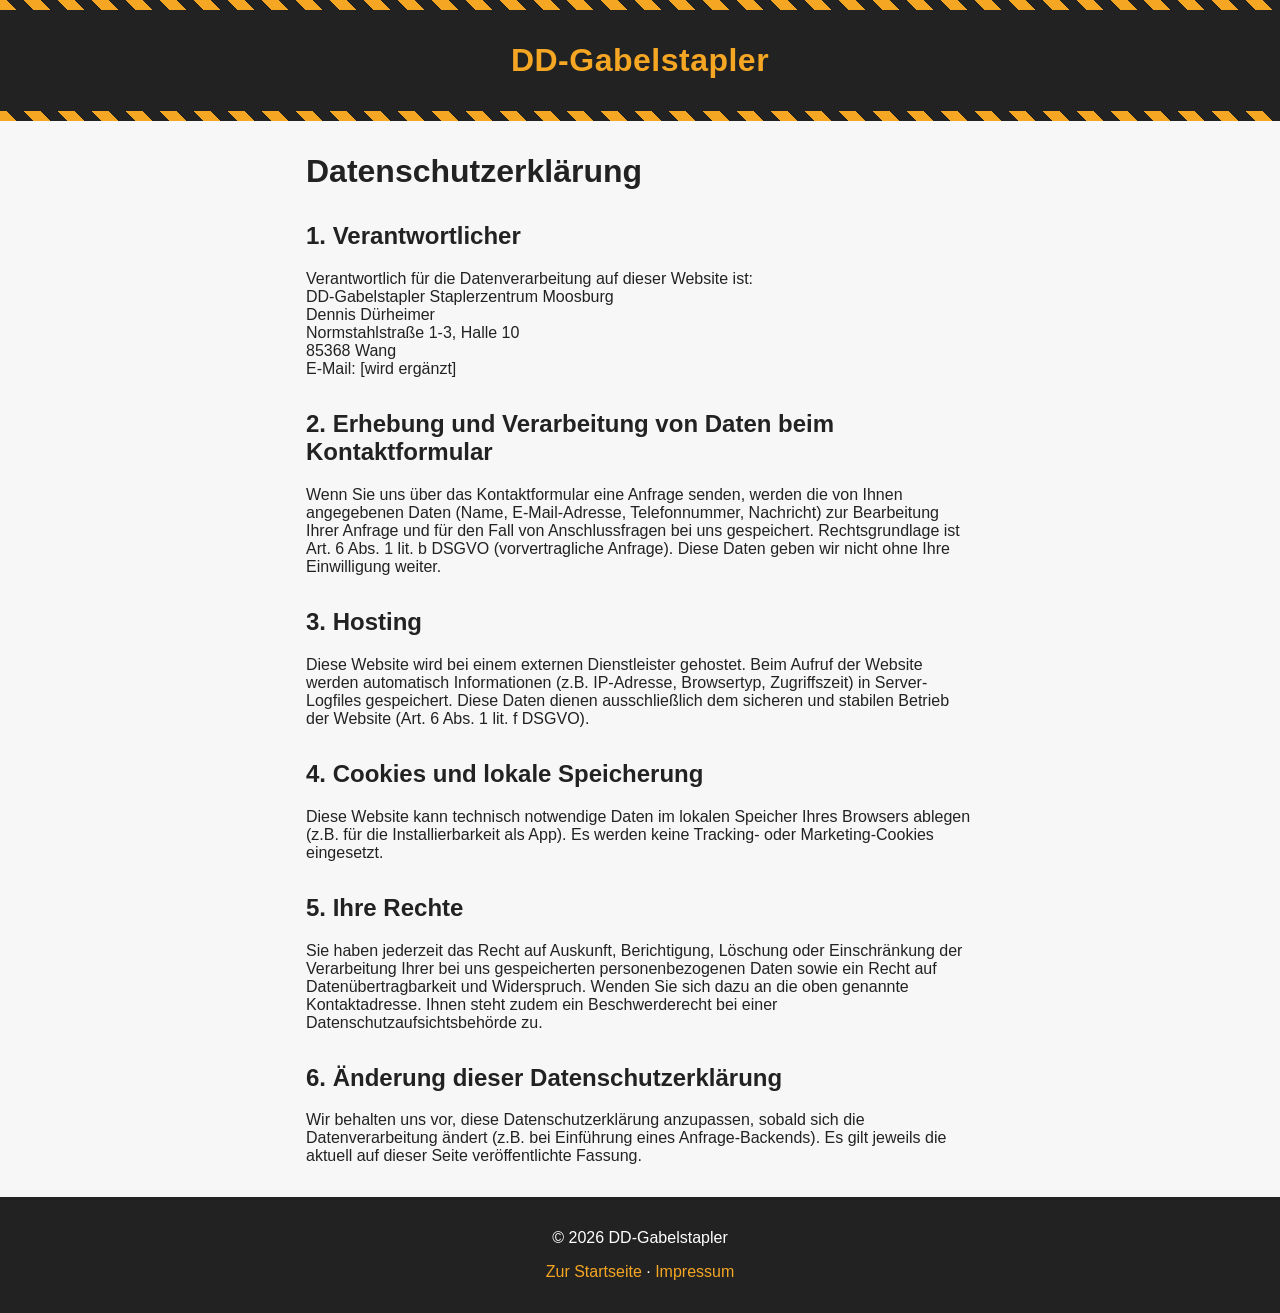
==== datenschutz.html @ 4e43593d "Add Impressum/Datenschutz pages and forklift-themed design Adds required legal pages for DSGVO/TMG c" ====
<!DOCTYPE html>
<html lang="de">
<head>
  <meta charset="UTF-8">
  <meta name="viewport" content="width=device-width, initial-scale=1.0">
  <title>Datenschutz – DD-Gabelstapler</title>
  <link rel="stylesheet" href="style.css">
</head>
<body class="legal-page">
  <header>
    <div class="hazard-stripe"></div>
    <div class="header-content">
      <h1><a href="index.html" style="color:inherit;text-decoration:none;">DD-Gabelstapler</a></h1>
    </div>
    <div class="hazard-stripe"></div>
  </header>

  <main>
    <h1>Datenschutzerklärung</h1>

    <h2>1. Verantwortlicher</h2>
    <p>
      Verantwortlich für die Datenverarbeitung auf dieser Website ist:<br>
      DD-Gabelstapler Staplerzentrum Moosburg<br>
      Dennis Dürheimer<br>
      Normstahlstraße 1-3, Halle 10<br>
      85368 Wang<br>
      E-Mail: [wird ergänzt]
    </p>

    <h2>2. Erhebung und Verarbeitung von Daten beim Kontaktformular</h2>
    <p>Wenn Sie uns über das Kontaktformular eine Anfrage senden, werden die von Ihnen angegebenen Daten (Name, E-Mail-Adresse, Telefonnummer, Nachricht) zur Bearbeitung Ihrer Anfrage und für den Fall von Anschlussfragen bei uns gespeichert. Rechtsgrundlage ist Art. 6 Abs. 1 lit. b DSGVO (vorvertragliche Anfrage). Diese Daten geben wir nicht ohne Ihre Einwilligung weiter.</p>

    <h2>3. Hosting</h2>
    <p>Diese Website wird bei einem externen Dienstleister gehostet. Beim Aufruf der Website werden automatisch Informationen (z.B. IP-Adresse, Browsertyp, Zugriffszeit) in Server-Logfiles gespeichert. Diese Daten dienen ausschließlich dem sicheren und stabilen Betrieb der Website (Art. 6 Abs. 1 lit. f DSGVO).</p>

    <h2>4. Cookies und lokale Speicherung</h2>
    <p>Diese Website kann technisch notwendige Daten im lokalen Speicher Ihres Browsers ablegen (z.B. für die Installierbarkeit als App). Es werden keine Tracking- oder Marketing-Cookies eingesetzt.</p>

    <h2>5. Ihre Rechte</h2>
    <p>Sie haben jederzeit das Recht auf Auskunft, Berichtigung, Löschung oder Einschränkung der Verarbeitung Ihrer bei uns gespeicherten personenbezogenen Daten sowie ein Recht auf Datenübertragbarkeit und Widerspruch. Wenden Sie sich dazu an die oben genannte Kontaktadresse. Ihnen steht zudem ein Beschwerderecht bei einer Datenschutzaufsichtsbehörde zu.</p>

    <h2>6. Änderung dieser Datenschutzerklärung</h2>
    <p>Wir behalten uns vor, diese Datenschutzerklärung anzupassen, sobald sich die Datenverarbeitung ändert (z.B. bei Einführung eines Anfrage-Backends). Es gilt jeweils die aktuell auf dieser Seite veröffentlichte Fassung.</p>
  </main>

  <footer>
    <p>&copy; 2026 DD-Gabelstapler</p>
    <p class="legal-links"><a href="index.html">Zur Startseite</a> · <a href="impressum.html">Impressum</a></p>
  </footer>
</body>
</html>
---- style.css ----
:root {
  --primary: #f5a623;
  --dark: #222;
  --light: #f7f7f7;
}

* {
  box-sizing: border-box;
}

body {
  margin: 0;
  font-family: Arial, Helvetica, sans-serif;
  color: var(--dark);
  background: var(--light);
}

header {
  background: var(--dark);
  color: white;
  text-align: center;
}

.hazard-stripe {
  height: 10px;
  background: repeating-linear-gradient(
    45deg,
    var(--primary),
    var(--primary) 12px,
    var(--dark) 12px,
    var(--dark) 24px
  );
}

.header-content {
  display: flex;
  align-items: center;
  justify-content: center;
  gap: 1.5rem;
  padding: 2rem 1rem;
  flex-wrap: wrap;
}

.forklift-icon {
  width: 110px;
  height: auto;
  flex-shrink: 0;
}

header h1 {
  margin: 0;
  color: var(--primary);
  letter-spacing: 0.5px;
}

#install-btn {
  margin-top: 1rem;
  padding: 0.5rem 1.25rem;
  background: var(--primary);
  color: var(--dark);
  border: none;
  border-radius: 4px;
  font-weight: bold;
  cursor: pointer;
}

nav {
  display: flex;
  justify-content: center;
  gap: 2rem;
  background: var(--primary);
  padding: 0.75rem;
}

nav a {
  color: var(--dark);
  text-decoration: none;
  font-weight: bold;
}

nav a:hover {
  text-decoration: underline;
}

main {
  max-width: 800px;
  margin: 2rem auto;
  padding: 0 1rem;
}

section {
  margin-bottom: 2.5rem;
}

section h2 {
  display: inline-block;
  border-bottom: 4px solid var(--primary);
  padding-bottom: 0.25rem;
}

.grid {
  display: grid;
  grid-template-columns: repeat(auto-fill, minmax(220px, 1fr));
  gap: 1rem;
  margin-top: 1rem;
}

.card {
  background: white;
  border-radius: 6px;
  padding: 1.25rem;
  box-shadow: 0 1px 3px rgba(0, 0, 0, 0.1);
}

.card.placeholder {
  text-align: center;
  color: #777;
  font-style: italic;
}

form {
  display: flex;
  flex-direction: column;
  max-width: 480px;
  margin-top: 1.5rem;
  gap: 0.35rem;
}

form label {
  font-weight: bold;
  margin-top: 0.5rem;
}

form input,
form textarea {
  padding: 0.5rem;
  border: 1px solid #ccc;
  border-radius: 4px;
  font: inherit;
}

form button {
  margin-top: 1rem;
  padding: 0.6rem 1.5rem;
  background: var(--primary);
  color: var(--dark);
  border: none;
  border-radius: 4px;
  font-weight: bold;
  cursor: pointer;
  align-self: flex-start;
}

#form-status {
  color: green;
  font-weight: bold;
}

.adresse {
  margin-top: 2rem;
}

footer {
  text-align: center;
  padding: 1rem;
  background: var(--dark);
  color: white;
}

.legal-links {
  margin-top: 0.5rem;
}

.legal-links a {
  color: var(--primary);
  text-decoration: none;
}

.legal-links a:hover {
  text-decoration: underline;
}

.legal-page main {
  max-width: 700px;
}

.legal-page h2 {
  margin-top: 2rem;
}
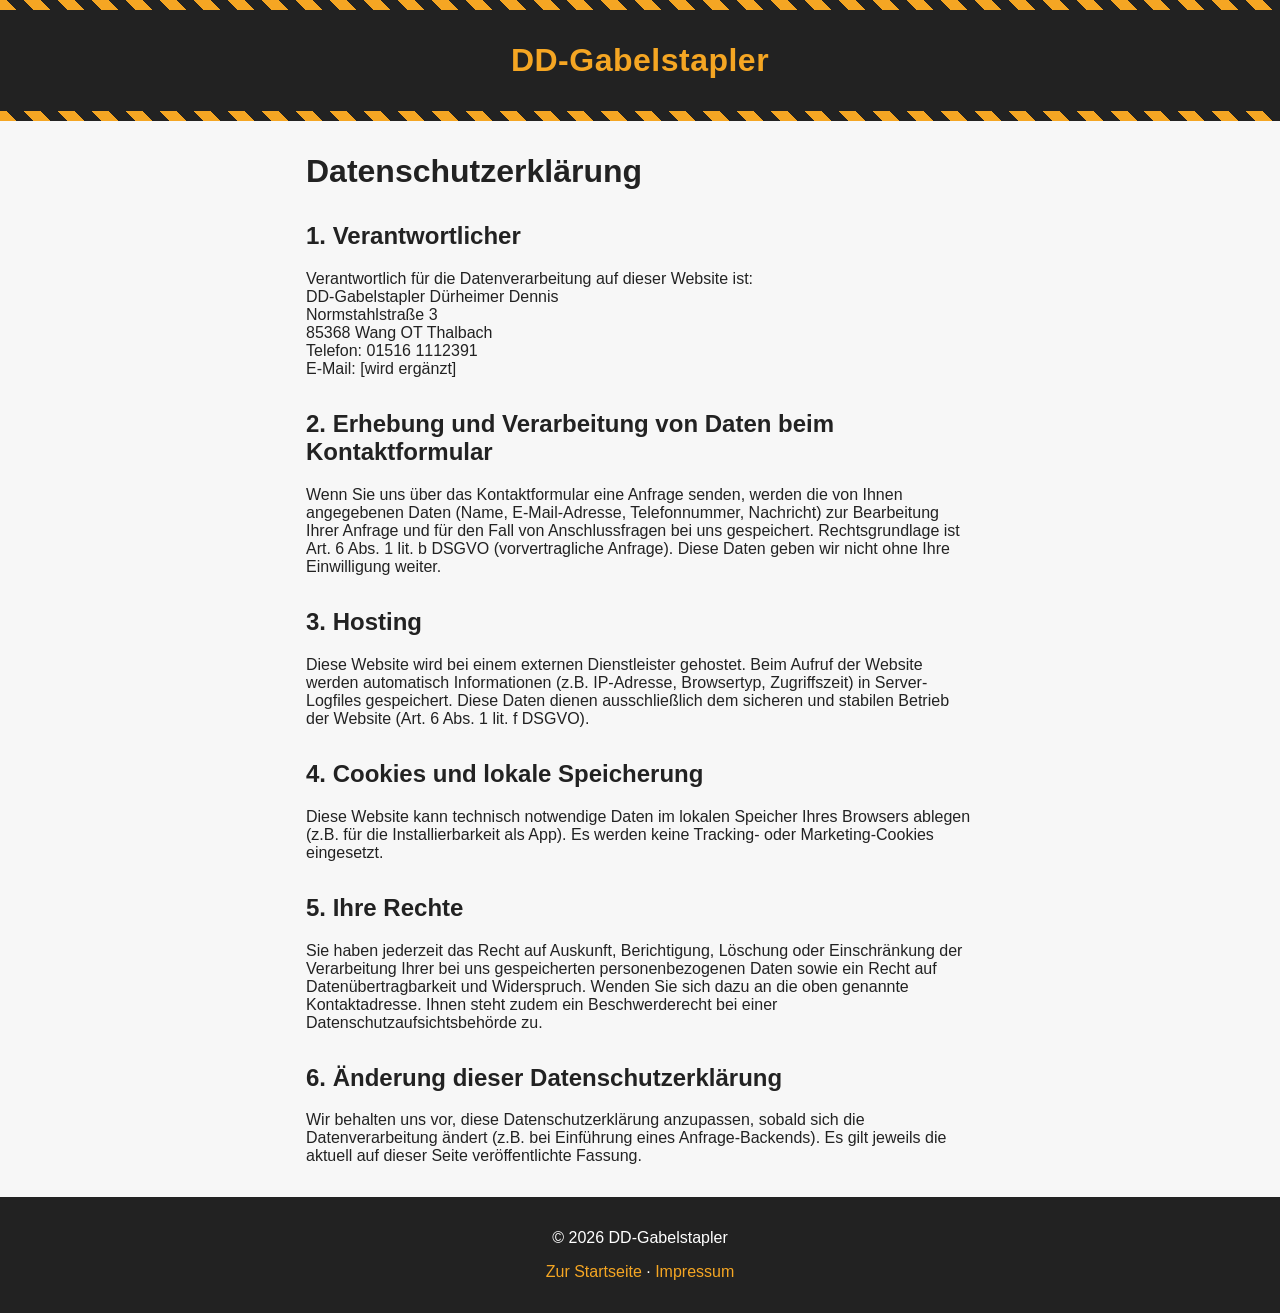
==== commit add5b747: "Update legal name, address and phone number Co-Authored-By: Claude Sonnet 5 <noreply@anthropic.com>" ====
--- a/datenschutz.html
+++ b/datenschutz.html
@@ -21,10 +21,10 @@
     <h2>1. Verantwortlicher</h2>
     <p>
       Verantwortlich für die Datenverarbeitung auf dieser Website ist:<br>
-      DD-Gabelstapler Staplerzentrum Moosburg<br>
-      Dennis Dürheimer<br>
-      Normstahlstraße 1-3, Halle 10<br>
-      85368 Wang<br>
+      DD-Gabelstapler Dürheimer Dennis<br>
+      Normstahlstraße 3<br>
+      85368 Wang OT Thalbach<br>
+      Telefon: 01516 1112391<br>
       E-Mail: [wird ergänzt]
     </p>
 
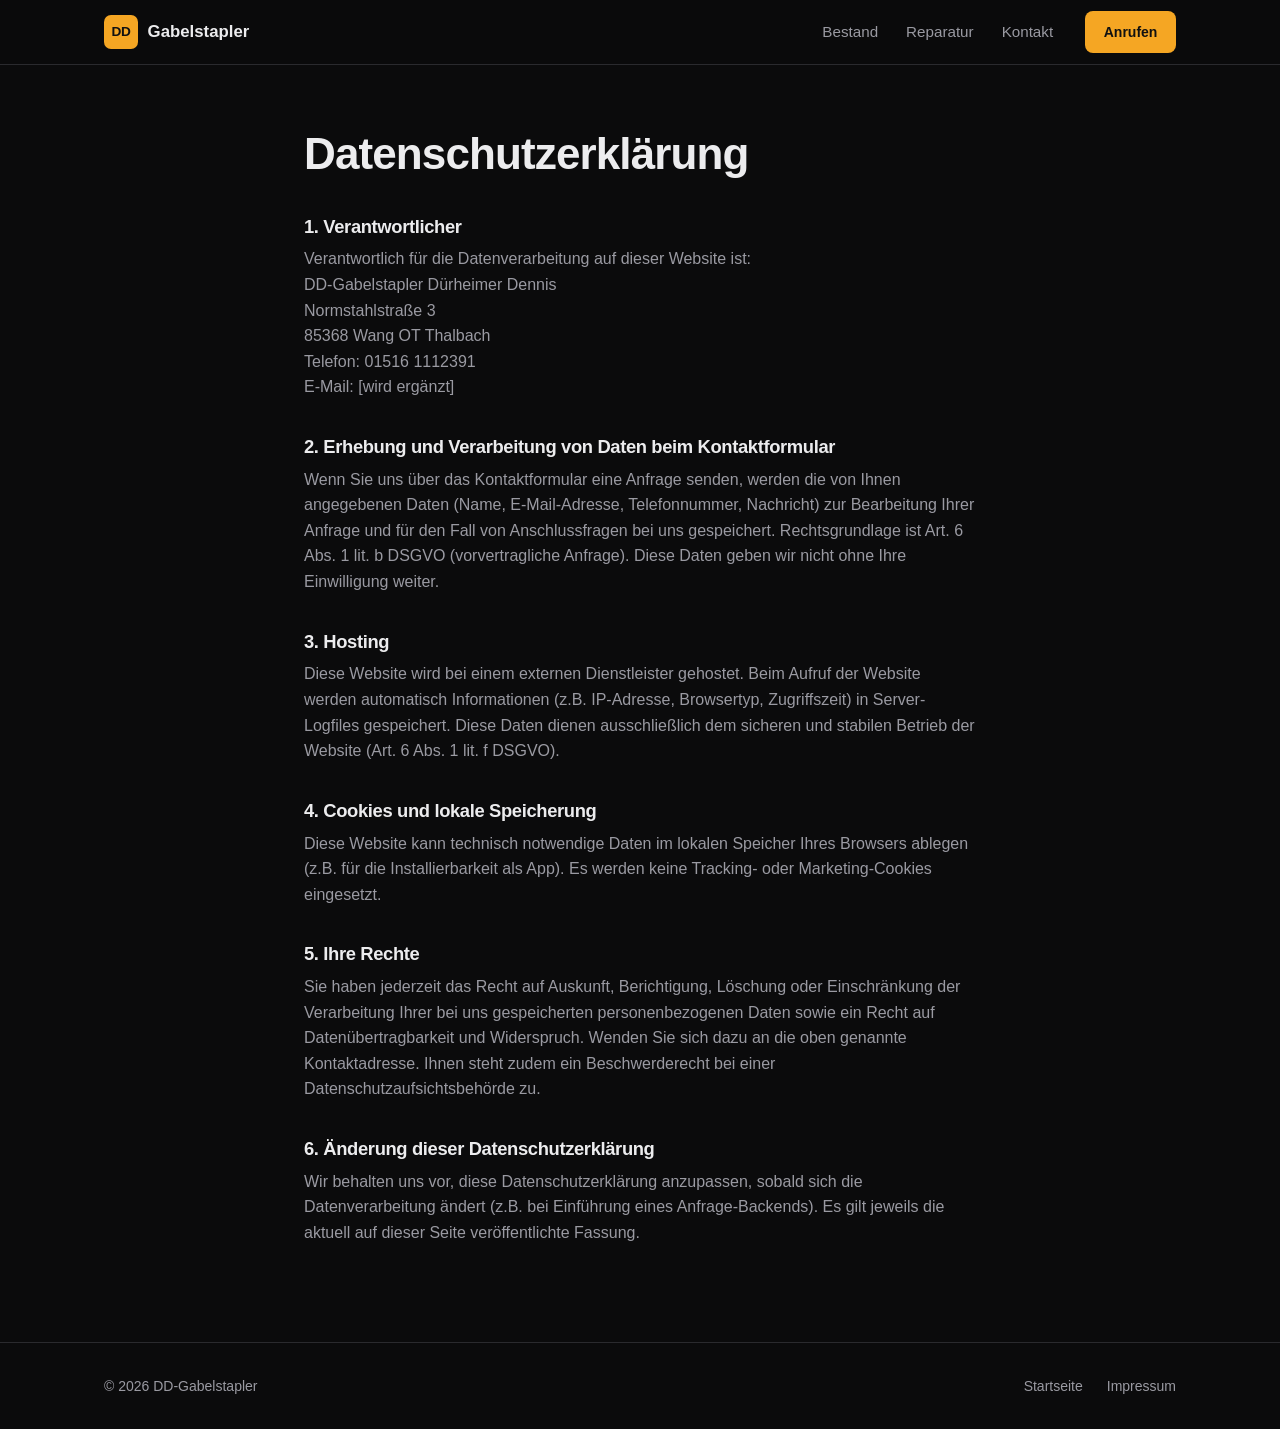
==== commit 0e1d3db0: "Redesign site in dark theme and add inventory with detail page - Dark, modern layout with sticky hea" ====
--- a/datenschutz.html
+++ b/datenschutz.html
@@ -4,18 +4,27 @@
   <meta charset="UTF-8">
   <meta name="viewport" content="width=device-width, initial-scale=1.0">
   <title>Datenschutz – DD-Gabelstapler</title>
+  <link rel="icon" href="icons/icon.svg" type="image/svg+xml">
+  <meta name="theme-color" content="#0b0b0c">
   <link rel="stylesheet" href="style.css">
 </head>
-<body class="legal-page">
-  <header>
-    <div class="hazard-stripe"></div>
-    <div class="header-content">
-      <h1><a href="index.html" style="color:inherit;text-decoration:none;">DD-Gabelstapler</a></h1>
+<body>
+  <header class="site-header">
+    <div class="container header-inner">
+      <a href="index.html" class="brand" aria-label="DD-Gabelstapler Startseite">
+        <span class="brand-mark">DD</span>
+        <span class="brand-name">Gabelstapler</span>
+      </a>
+      <nav class="main-nav" aria-label="Hauptnavigation">
+        <a href="index.html#bestand">Bestand</a>
+        <a href="index.html#service">Reparatur</a>
+        <a href="index.html#kontakt">Kontakt</a>
+      </nav>
+      <a href="tel:+4915161112391" class="btn btn-primary btn-sm header-cta">Anrufen</a>
     </div>
-    <div class="hazard-stripe"></div>
   </header>
 
-  <main>
+  <main class="container legal-content">
     <h1>Datenschutzerklärung</h1>
 
     <h2>1. Verantwortlicher</h2>
@@ -44,9 +53,11 @@
     <p>Wir behalten uns vor, diese Datenschutzerklärung anzupassen, sobald sich die Datenverarbeitung ändert (z.B. bei Einführung eines Anfrage-Backends). Es gilt jeweils die aktuell auf dieser Seite veröffentlichte Fassung.</p>
   </main>
 
-  <footer>
-    <p>&copy; 2026 DD-Gabelstapler</p>
-    <p class="legal-links"><a href="index.html">Zur Startseite</a> · <a href="impressum.html">Impressum</a></p>
+  <footer class="site-footer">
+    <div class="container footer-inner">
+      <p>&copy; 2026 DD-Gabelstapler</p>
+      <p class="legal-links"><a href="index.html">Startseite</a><a href="impressum.html">Impressum</a></p>
+    </div>
   </footer>
 </body>
 </html>
--- a/style.css
+++ b/style.css
@@ -1,189 +1,907 @@
 :root {
-  --primary: #f5a623;
-  --dark: #222;
-  --light: #f7f7f7;
+  --bg: #0b0b0c;
+  --surface: #141416;
+  --surface-2: #1b1b1e;
+  --border: #2a2a2e;
+  --text: #ececee;
+  --muted: #9a9aa2;
+  --accent: #f5a623;
+  --accent-hover: #ffb84a;
+  --radius: 10px;
+  --font: -apple-system, BlinkMacSystemFont, "Segoe UI", Roboto, "Helvetica Neue", Arial, sans-serif;
 }
 
 * {
   box-sizing: border-box;
 }
 
+html {
+  scroll-behavior: smooth;
+  scroll-padding-top: 72px;
+}
+
 body {
   margin: 0;
-  font-family: Arial, Helvetica, sans-serif;
-  color: var(--dark);
-  background: var(--light);
-}
-
-header {
-  background: var(--dark);
-  color: white;
-  text-align: center;
-}
-
-.hazard-stripe {
-  height: 10px;
-  background: repeating-linear-gradient(
-    45deg,
-    var(--primary),
-    var(--primary) 12px,
-    var(--dark) 12px,
-    var(--dark) 24px
-  );
-}
-
-.header-content {
-  display: flex;
+  font-family: var(--font);
+  font-size: 16px;
+  line-height: 1.6;
+  color: var(--text);
+  background: var(--bg);
+  -webkit-font-smoothing: antialiased;
+}
+
+a {
+  color: var(--accent);
+}
+
+h1, h2, h3 {
+  line-height: 1.15;
+  letter-spacing: -0.02em;
+  margin: 0;
+}
+
+.container {
+  max-width: 1120px;
+  margin: 0 auto;
+  padding: 0 24px;
+}
+
+.accent {
+  color: var(--accent);
+}
+
+.muted {
+  color: var(--muted);
+}
+
+.eyebrow {
+  margin: 0 0 0.75rem;
+  font-size: 0.8rem;
+  font-weight: 600;
+  letter-spacing: 0.14em;
+  text-transform: uppercase;
+  color: var(--accent);
+}
+
+/* Buttons */
+.btn {
+  display: inline-flex;
   align-items: center;
   justify-content: center;
+  padding: 0.85rem 1.5rem;
+  border-radius: 8px;
+  border: 1px solid transparent;
+  font: inherit;
+  font-weight: 600;
+  font-size: 0.95rem;
+  text-decoration: none;
+  cursor: pointer;
+  transition: background 0.2s, border-color 0.2s, color 0.2s;
+}
+
+.btn-sm {
+  padding: 0.55rem 1.1rem;
+  font-size: 0.875rem;
+}
+
+.btn-primary {
+  background: var(--accent);
+  color: #111;
+}
+
+.btn-primary:hover {
+  background: var(--accent-hover);
+}
+
+.btn-ghost {
+  background: transparent;
+  color: var(--text);
+  border-color: var(--border);
+}
+
+.btn-ghost:hover {
+  border-color: var(--muted);
+}
+
+.btn-link {
+  background: none;
+  border: none;
+  padding: 0;
+  font: inherit;
+  font-weight: 600;
+  color: var(--accent);
+  text-decoration: none;
+  cursor: pointer;
+}
+
+.btn-link:hover {
+  text-decoration: underline;
+}
+
+/* Header */
+.site-header {
+  position: sticky;
+  top: 0;
+  z-index: 10;
+  background: rgba(11, 11, 12, 0.85);
+  backdrop-filter: blur(12px);
+  -webkit-backdrop-filter: blur(12px);
+  border-bottom: 1px solid var(--border);
+}
+
+.header-inner {
+  display: flex;
+  align-items: center;
+  gap: 2rem;
+  height: 64px;
+}
+
+.brand {
+  display: flex;
+  align-items: center;
+  gap: 0.6rem;
+  color: var(--text);
+  text-decoration: none;
+  font-weight: 700;
+  font-size: 1.05rem;
+}
+
+.brand-mark {
+  display: grid;
+  place-items: center;
+  width: 34px;
+  height: 34px;
+  border-radius: 7px;
+  background: var(--accent);
+  color: #111;
+  font-size: 0.85rem;
+  font-weight: 800;
+  letter-spacing: -0.02em;
+}
+
+.main-nav {
+  display: flex;
+  gap: 1.75rem;
+  margin-left: auto;
+}
+
+.main-nav a {
+  color: var(--muted);
+  text-decoration: none;
+  font-size: 0.95rem;
+  font-weight: 500;
+  transition: color 0.2s;
+}
+
+.main-nav a:hover {
+  color: var(--text);
+}
+
+/* Hero */
+.hero {
+  position: relative;
+  overflow: hidden;
+  padding: 96px 0 88px;
+  background:
+    radial-gradient(ellipse 60% 70% at 85% 30%, rgba(245, 166, 35, 0.12), transparent 70%),
+    var(--bg);
+  border-bottom: 1px solid var(--border);
+}
+
+.hero-inner {
+  display: grid;
+  grid-template-columns: 1.3fr 1fr;
+  align-items: center;
+  gap: 3rem;
+}
+
+.hero h1 {
+  font-size: clamp(2.1rem, 5vw, 3.5rem);
+  font-weight: 800;
+}
+
+.lead {
+  margin: 1.5rem 0 2rem;
+  max-width: 34rem;
+  font-size: 1.125rem;
+  color: var(--muted);
+}
+
+.hero-actions {
+  display: flex;
+  flex-wrap: wrap;
+  gap: 0.75rem;
+}
+
+#install-btn {
+  margin-top: 1.5rem;
+  font-size: 0.9rem;
+}
+
+.hero-visual {
+  display: flex;
+  justify-content: center;
+}
+
+.forklift {
+  width: 100%;
+  max-width: 380px;
+  color: #3a3a40;
+}
+
+.forklift .hub {
+  fill: var(--accent);
+}
+
+/* Features */
+.features {
+  background: var(--surface);
+  border-bottom: 1px solid var(--border);
+}
+
+.feature-grid {
+  display: grid;
+  grid-template-columns: repeat(3, 1fr);
+}
+
+.feature {
+  padding: 2.5rem 2rem;
+  border-left: 1px solid var(--border);
+}
+
+.feature:first-child {
+  border-left: none;
+  padding-left: 0;
+}
+
+.feature-num {
+  display: block;
+  margin-bottom: 0.75rem;
+  font-size: 0.8rem;
+  font-weight: 700;
+  color: var(--accent);
+  letter-spacing: 0.1em;
+}
+
+.feature h3 {
+  font-size: 1.1rem;
+  margin-bottom: 0.4rem;
+}
+
+.feature p {
+  margin: 0;
+  color: var(--muted);
+  font-size: 0.95rem;
+}
+
+/* Sections */
+.section {
+  padding: 96px 0;
+}
+
+.section-alt {
+  background: var(--surface);
+  border-top: 1px solid var(--border);
+  border-bottom: 1px solid var(--border);
+}
+
+.section-head {
+  max-width: 40rem;
+  margin-bottom: 2.5rem;
+}
+
+.section-head h2 {
+  font-size: clamp(1.75rem, 3.5vw, 2.5rem);
+  font-weight: 800;
+}
+
+.section-lead {
+  margin: 1rem 0 0;
+  color: var(--muted);
+  font-size: 1.05rem;
+}
+
+/* Inventory */
+.grid {
+  display: grid;
+  grid-template-columns: repeat(auto-fill, minmax(260px, 1fr));
+  gap: 1.25rem;
+}
+
+.card {
+  background: var(--surface);
+  border: 1px solid var(--border);
+  border-radius: var(--radius);
+  padding: 1.75rem;
+}
+
+.card.placeholder {
+  grid-column: 1 / -1;
+  display: flex;
+  flex-wrap: wrap;
+  align-items: center;
+  justify-content: space-between;
+  gap: 1rem;
+  border-style: dashed;
+  color: var(--muted);
+}
+
+.card.placeholder p {
+  margin: 0;
+}
+
+.search-cta {
+  margin-top: 1.25rem;
+}
+
+.stapler-card {
+  display: flex;
+  flex-direction: column;
+  padding: 0;
+  overflow: hidden;
+  color: var(--text);
+  text-decoration: none;
+  transition: border-color 0.2s, transform 0.2s;
+}
+
+.stapler-card:hover {
+  border-color: #3d3d44;
+  transform: translateY(-2px);
+}
+
+.stapler-card-image {
+  position: relative;
+  aspect-ratio: 4 / 3;
+  background: var(--surface-2);
+}
+
+.stapler-card-image img {
+  width: 100%;
+  height: 100%;
+  object-fit: cover;
+  display: block;
+}
+
+.badge {
+  position: absolute;
+  right: 0.75rem;
+  bottom: 0.75rem;
+  padding: 0.25rem 0.6rem;
+  border-radius: 6px;
+  background: rgba(0, 0, 0, 0.7);
+  font-size: 0.75rem;
+  font-weight: 600;
+}
+
+.stapler-card-body {
+  display: flex;
+  flex-direction: column;
+  flex: 1;
+  padding: 1.5rem;
+}
+
+.stapler-card-body h3 {
+  font-size: 1.2rem;
+}
+
+.stapler-card-body .muted {
+  margin: 0.35rem 0 1rem;
+  font-size: 0.925rem;
+}
+
+.tags {
+  display: flex;
+  flex-wrap: wrap;
+  gap: 0.4rem;
+  list-style: none;
+  margin: 0 0 1.25rem;
+  padding: 0;
+}
+
+.tags li {
+  padding: 0.2rem 0.6rem;
+  border: 1px solid var(--border);
+  border-radius: 999px;
+  font-size: 0.8rem;
+  color: var(--muted);
+}
+
+.stapler-card-footer {
+  display: flex;
+  align-items: center;
+  justify-content: space-between;
+  margin-top: auto;
+  padding-top: 1rem;
+  border-top: 1px solid var(--border);
+}
+
+.price {
+  font-size: 1.35rem;
+  font-weight: 800;
+  color: var(--accent);
+}
+
+.price small {
+  font-size: 0.8rem;
+  font-weight: 600;
+  color: var(--muted);
+}
+
+/* Detail page */
+.detail {
+  padding-top: 2rem;
+  padding-bottom: 96px;
+}
+
+.back-link {
+  display: inline-block;
+  margin-bottom: 1.5rem;
+  color: var(--muted);
+  text-decoration: none;
+  font-size: 0.925rem;
+}
+
+.back-link:hover {
+  color: var(--text);
+}
+
+.detail-grid {
+  display: grid;
+  grid-template-columns: minmax(0, 1.6fr) minmax(0, 1fr);
+  gap: 2.5rem;
+  align-items: start;
+}
+
+.gallery-main {
+  position: relative;
+  aspect-ratio: 4 / 3;
+  background: #000;
+  border: 1px solid var(--border);
+  border-radius: var(--radius);
+  overflow: hidden;
+}
+
+.gallery-main img {
+  width: 100%;
+  height: 100%;
+  object-fit: contain;
+  display: block;
+}
+
+.gallery-nav {
+  position: absolute;
+  top: 50%;
+  transform: translateY(-50%);
+  width: 44px;
+  height: 44px;
+  border: none;
+  border-radius: 50%;
+  background: rgba(0, 0, 0, 0.6);
+  color: #fff;
+  font-size: 1.75rem;
+  line-height: 1;
+  cursor: pointer;
+  transition: background 0.2s;
+}
+
+.gallery-nav:hover {
+  background: rgba(0, 0, 0, 0.85);
+}
+
+.gallery-nav.prev {
+  left: 0.75rem;
+}
+
+.gallery-nav.next {
+  right: 0.75rem;
+}
+
+.gallery-count {
+  position: absolute;
+  right: 0.75rem;
+  bottom: 0.75rem;
+  padding: 0.25rem 0.6rem;
+  border-radius: 6px;
+  background: rgba(0, 0, 0, 0.7);
+  font-size: 0.8rem;
+  font-weight: 600;
+}
+
+.gallery-thumbs {
+  display: flex;
+  gap: 0.5rem;
+  margin-top: 0.75rem;
+  overflow-x: auto;
+  padding-bottom: 0.25rem;
+}
+
+.thumb {
+  flex: 0 0 84px;
+  height: 63px;
+  padding: 0;
+  border: 2px solid transparent;
+  border-radius: 6px;
+  overflow: hidden;
+  background: var(--surface);
+  cursor: pointer;
+  opacity: 0.55;
+  transition: opacity 0.2s, border-color 0.2s;
+}
+
+.thumb:hover {
+  opacity: 0.85;
+}
+
+.thumb.active {
+  border-color: var(--accent);
+  opacity: 1;
+}
+
+.thumb img {
+  width: 100%;
+  height: 100%;
+  object-fit: cover;
+  display: block;
+}
+
+.detail-sidebar {
+  position: sticky;
+  top: 88px;
+  padding: 2rem;
+  background: var(--surface);
+  border: 1px solid var(--border);
+  border-radius: var(--radius);
+}
+
+.detail-sidebar h1 {
+  font-size: clamp(1.6rem, 3vw, 2rem);
+  font-weight: 800;
+}
+
+.detail-sidebar > .muted {
+  margin: 0.5rem 0 0;
+}
+
+.price-box {
+  display: grid;
+  gap: 0.2rem;
+  margin: 1.5rem 0;
+  padding: 1.25rem 0;
+  border-top: 1px solid var(--border);
+  border-bottom: 1px solid var(--border);
+}
+
+.price-box .price {
+  font-size: 2rem;
+}
+
+.price-note {
+  font-size: 0.85rem;
+  color: var(--muted);
+}
+
+.specs {
+  display: grid;
+  gap: 0.6rem;
+  margin: 0 0 1.75rem;
+}
+
+.specs div {
+  display: flex;
+  justify-content: space-between;
+  gap: 1rem;
+  font-size: 0.925rem;
+}
+
+.specs dt {
+  color: var(--muted);
+}
+
+.specs dd {
+  margin: 0;
+  font-weight: 600;
+  text-align: right;
+}
+
+.detail-actions {
+  display: grid;
+  gap: 0.6rem;
+}
+
+.external-link {
+  display: inline-block;
+  margin-top: 1.25rem;
+  font-size: 0.875rem;
+}
+
+.detail-section {
+  margin-top: 4rem;
+  max-width: 820px;
+}
+
+.detail-section h2 {
+  font-size: 1.5rem;
+  font-weight: 800;
+  margin-bottom: 1.25rem;
+}
+
+.detail-section p {
+  margin: 0 0 0.75rem;
+}
+
+.checklist-2col {
+  grid-template-columns: 1fr 1fr;
+}
+
+.detail-missing {
+  margin-top: 1rem;
+}
+
+/* Service */
+.service-inner {
+  display: grid;
+  grid-template-columns: 1.2fr 1fr;
+  gap: 3rem;
+  align-items: center;
+}
+
+.service-inner .section-head {
+  margin-bottom: 0;
+}
+
+.checklist {
+  list-style: none;
+  margin: 0;
+  padding: 0;
+  display: grid;
+  gap: 0.75rem;
+}
+
+.checklist li {
+  position: relative;
+  padding: 1rem 1.25rem 1rem 3rem;
+  background: var(--bg);
+  border: 1px solid var(--border);
+  border-radius: var(--radius);
+  font-weight: 500;
+}
+
+.checklist li::before {
+  content: "";
+  position: absolute;
+  left: 1.25rem;
+  top: 50%;
+  width: 10px;
+  height: 6px;
+  border-left: 2px solid var(--accent);
+  border-bottom: 2px solid var(--accent);
+  transform: translateY(-70%) rotate(-45deg);
+}
+
+/* Contact */
+.contact-inner {
+  display: grid;
+  grid-template-columns: 1.5fr 1fr;
+  gap: 3rem;
+  align-items: start;
+}
+
+form {
+  display: grid;
+  gap: 1.1rem;
+}
+
+.field-row {
+  display: grid;
+  grid-template-columns: 1fr 1fr;
+  gap: 1.1rem;
+}
+
+.field {
+  display: grid;
+  gap: 0.4rem;
+}
+
+label {
+  font-size: 0.875rem;
+  font-weight: 600;
+}
+
+.optional {
+  font-weight: 400;
+  color: var(--muted);
+}
+
+input,
+textarea {
+  width: 100%;
+  padding: 0.8rem 0.9rem;
+  background: var(--surface);
+  border: 1px solid var(--border);
+  border-radius: 8px;
+  color: var(--text);
+  font: inherit;
+  transition: border-color 0.2s, box-shadow 0.2s;
+}
+
+input:focus,
+textarea:focus {
+  outline: none;
+  border-color: var(--accent);
+  box-shadow: 0 0 0 3px rgba(245, 166, 35, 0.2);
+}
+
+form .btn {
+  justify-self: start;
+}
+
+#form-status {
+  margin: 0;
+  color: #5fd38d;
+  font-weight: 600;
+}
+
+#form-status:empty {
+  display: none;
+}
+
+.contact-card {
+  position: sticky;
+  top: 96px;
+  padding: 2rem;
+  background: var(--surface);
+  border: 1px solid var(--border);
+  border-radius: var(--radius);
+}
+
+.contact-card h3 {
+  font-size: 1.2rem;
+}
+
+.contact-card .muted {
+  margin: 0.25rem 0 1.25rem;
+}
+
+.contact-card address {
+  font-style: normal;
+  color: var(--muted);
+  margin-bottom: 1.5rem;
+}
+
+.contact-phone {
+  display: block;
+  margin-bottom: 1.5rem;
+  font-size: 1.4rem;
+  font-weight: 700;
+  color: var(--text);
+  text-decoration: none;
+}
+
+.contact-phone:hover {
+  color: var(--accent);
+}
+
+/* Footer */
+.site-footer {
+  border-top: 1px solid var(--border);
+  padding: 2rem 0;
+  font-size: 0.875rem;
+  color: var(--muted);
+}
+
+.footer-inner {
+  display: flex;
+  flex-wrap: wrap;
+  justify-content: space-between;
+  gap: 1rem;
+}
+
+.site-footer p {
+  margin: 0;
+}
+
+.legal-links {
+  display: flex;
   gap: 1.5rem;
-  padding: 2rem 1rem;
+}
+
+.legal-links a {
+  color: var(--muted);
+  text-decoration: none;
+}
+
+.legal-links a:hover {
+  color: var(--text);
+}
+
+/* Legal pages */
+.legal-content {
+  max-width: 720px;
+  padding: 64px 24px 96px;
+}
+
+.legal-content h1 {
+  font-size: clamp(2rem, 4vw, 2.75rem);
+  font-weight: 800;
+  margin-bottom: 2rem;
+}
+
+.legal-content h2 {
+  font-size: 1.15rem;
+  margin: 2.25rem 0 0.6rem;
+}
+
+.legal-content p {
+  color: var(--muted);
+  margin: 0;
+}
+
+/* Responsive */
+@media (max-width: 860px) {
+  .hero {
+    padding: 64px 0;
+  }
+
+  .hero-inner,
+  .service-inner,
+  .contact-inner {
+    grid-template-columns: 1fr;
+  }
+
+  .hero-visual {
+    display: none;
+  }
+
+  .feature-grid {
+    grid-template-columns: 1fr;
+  }
+
+  .feature,
+  .feature:first-child {
+    padding: 1.75rem 0;
+    border-left: none;
+    border-top: 1px solid var(--border);
+  }
+
+  .feature:first-child {
+    border-top: none;
+  }
+
+  .section {
+    padding: 64px 0;
+  }
+
+  .contact-card,
+  .detail-sidebar {
+    position: static;
+  }
+
+  .detail-grid,
+  .checklist-2col {
+    grid-template-columns: minmax(0, 1fr);
+  }
+}
+
+@media (max-width: 600px) {
+  .container {
+    padding: 0 16px;
+  }
+
+  .main-nav {
+    display: none;
+  }
+
+  .header-cta {
+    margin-left: auto;
+  }
+
+  .field-row {
+    grid-template-columns: 1fr;
+  }
+}
+
+.contact-links {
+  display: flex;
   flex-wrap: wrap;
-}
-
-.forklift-icon {
-  width: 110px;
-  height: auto;
-  flex-shrink: 0;
-}
-
-header h1 {
-  margin: 0;
-  color: var(--primary);
-  letter-spacing: 0.5px;
-}
-
-#install-btn {
-  margin-top: 1rem;
-  padding: 0.5rem 1.25rem;
-  background: var(--primary);
-  color: var(--dark);
-  border: none;
-  border-radius: 4px;
-  font-weight: bold;
-  cursor: pointer;
-}
-
-nav {
-  display: flex;
-  justify-content: center;
-  gap: 2rem;
-  background: var(--primary);
-  padding: 0.75rem;
-}
-
-nav a {
-  color: var(--dark);
-  text-decoration: none;
-  font-weight: bold;
-}
-
-nav a:hover {
-  text-decoration: underline;
-}
-
-main {
-  max-width: 800px;
-  margin: 2rem auto;
-  padding: 0 1rem;
-}
-
-section {
-  margin-bottom: 2.5rem;
-}
-
-section h2 {
-  display: inline-block;
-  border-bottom: 4px solid var(--primary);
-  padding-bottom: 0.25rem;
-}
-
-.grid {
-  display: grid;
-  grid-template-columns: repeat(auto-fill, minmax(220px, 1fr));
-  gap: 1rem;
-  margin-top: 1rem;
-}
-
-.card {
-  background: white;
-  border-radius: 6px;
-  padding: 1.25rem;
-  box-shadow: 0 1px 3px rgba(0, 0, 0, 0.1);
-}
-
-.card.placeholder {
-  text-align: center;
-  color: #777;
-  font-style: italic;
-}
-
-form {
-  display: flex;
-  flex-direction: column;
-  max-width: 480px;
-  margin-top: 1.5rem;
-  gap: 0.35rem;
-}
-
-form label {
-  font-weight: bold;
-  margin-top: 0.5rem;
-}
-
-form input,
-form textarea {
-  padding: 0.5rem;
-  border: 1px solid #ccc;
-  border-radius: 4px;
-  font: inherit;
-}
-
-form button {
-  margin-top: 1rem;
-  padding: 0.6rem 1.5rem;
-  background: var(--primary);
-  color: var(--dark);
-  border: none;
-  border-radius: 4px;
-  font-weight: bold;
-  cursor: pointer;
-  align-self: flex-start;
-}
-
-#form-status {
-  color: green;
-  font-weight: bold;
-}
-
-.adresse {
-  margin-top: 2rem;
-}
-
-footer {
-  text-align: center;
-  padding: 1rem;
-  background: var(--dark);
-  color: white;
-}
-
-.legal-links {
-  margin-top: 0.5rem;
-}
-
-.legal-links a {
-  color: var(--primary);
-  text-decoration: none;
-}
-
-.legal-links a:hover {
-  text-decoration: underline;
-}
-
-.legal-page main {
-  max-width: 700px;
-}
-
-.legal-page h2 {
-  margin-top: 2rem;
-}
+  gap: 0.5rem;
+}
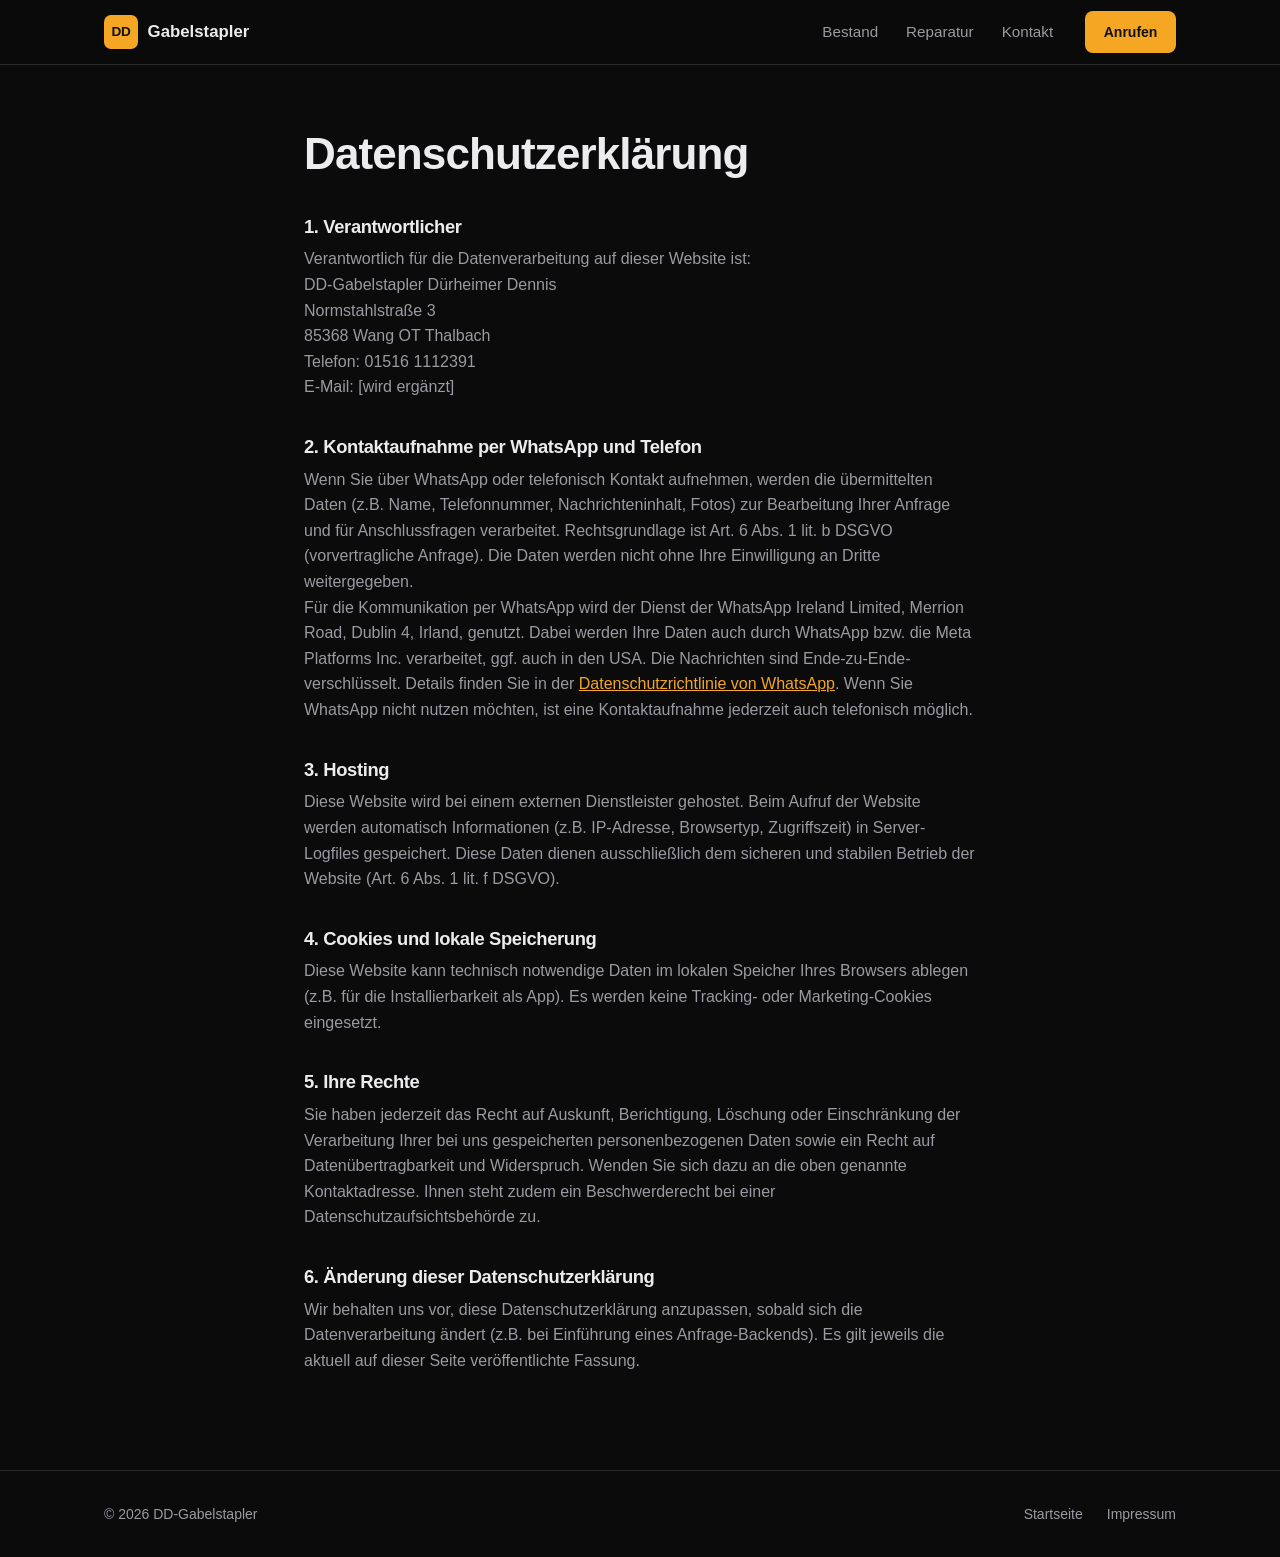
==== commit c8897822: "Switch inquiries to WhatsApp, use real photo in hero, neutral copy - Replace forklift illustration w" ====
--- a/datenschutz.html
+++ b/datenschutz.html
@@ -6,7 +6,7 @@
   <title>Datenschutz – DD-Gabelstapler</title>
   <link rel="icon" href="icons/icon.svg" type="image/svg+xml">
   <meta name="theme-color" content="#0b0b0c">
-  <link rel="stylesheet" href="style.css">
+  <link rel="stylesheet" href="style.css?v=4">
 </head>
 <body>
   <header class="site-header">
@@ -37,8 +37,9 @@
       E-Mail: [wird ergänzt]
     </p>
 
-    <h2>2. Erhebung und Verarbeitung von Daten beim Kontaktformular</h2>
-    <p>Wenn Sie uns über das Kontaktformular eine Anfrage senden, werden die von Ihnen angegebenen Daten (Name, E-Mail-Adresse, Telefonnummer, Nachricht) zur Bearbeitung Ihrer Anfrage und für den Fall von Anschlussfragen bei uns gespeichert. Rechtsgrundlage ist Art. 6 Abs. 1 lit. b DSGVO (vorvertragliche Anfrage). Diese Daten geben wir nicht ohne Ihre Einwilligung weiter.</p>
+    <h2>2. Kontaktaufnahme per WhatsApp und Telefon</h2>
+    <p>Wenn Sie über WhatsApp oder telefonisch Kontakt aufnehmen, werden die übermittelten Daten (z.B. Name, Telefonnummer, Nachrichteninhalt, Fotos) zur Bearbeitung Ihrer Anfrage und für Anschlussfragen verarbeitet. Rechtsgrundlage ist Art. 6 Abs. 1 lit. b DSGVO (vorvertragliche Anfrage). Die Daten werden nicht ohne Ihre Einwilligung an Dritte weitergegeben.</p>
+    <p>Für die Kommunikation per WhatsApp wird der Dienst der WhatsApp Ireland Limited, Merrion Road, Dublin 4, Irland, genutzt. Dabei werden Ihre Daten auch durch WhatsApp bzw. die Meta Platforms Inc. verarbeitet, ggf. auch in den USA. Die Nachrichten sind Ende-zu-Ende-verschlüsselt. Details finden Sie in der <a href="https://www.whatsapp.com/legal/privacy-policy-eea" target="_blank" rel="noopener">Datenschutzrichtlinie von WhatsApp</a>. Wenn Sie WhatsApp nicht nutzen möchten, ist eine Kontaktaufnahme jederzeit auch telefonisch möglich.</p>
 
     <h2>3. Hosting</h2>
     <p>Diese Website wird bei einem externen Dienstleister gehostet. Beim Aufruf der Website werden automatisch Informationen (z.B. IP-Adresse, Browsertyp, Zugriffszeit) in Server-Logfiles gespeichert. Diese Daten dienen ausschließlich dem sicheren und stabilen Betrieb der Website (Art. 6 Abs. 1 lit. f DSGVO).</p>
--- a/style.css
+++ b/style.css
@@ -223,55 +223,128 @@
   justify-content: center;
 }
 
-.forklift {
+.hero-photo {
+  position: relative;
+  display: block;
   width: 100%;
-  max-width: 380px;
-  color: #3a3a40;
-}
-
-.forklift .hub {
-  fill: var(--accent);
-}
-
-/* Features */
+  max-width: 480px;
+  border: 1px solid var(--border);
+  border-radius: var(--radius);
+  overflow: hidden;
+  box-shadow: 0 24px 60px rgba(0, 0, 0, 0.5);
+  color: var(--text);
+  text-decoration: none;
+}
+
+.hero-photo img {
+  display: block;
+  width: 100%;
+  height: auto;
+  transition: transform 0.4s ease;
+}
+
+.hero-photo:hover img {
+  transform: scale(1.03);
+}
+
+.hero-photo-tag {
+  position: absolute;
+  left: 12px;
+  bottom: 12px;
+  display: flex;
+  flex-direction: column;
+  padding: 0.6rem 0.9rem;
+  border-radius: 8px;
+  background: rgba(11, 11, 12, 0.85);
+  backdrop-filter: blur(6px);
+  font-weight: 700;
+  font-size: 0.95rem;
+}
+
+.hero-photo-tag .eyebrow {
+  margin: 0;
+  font-size: 0.7rem;
+}
+
+/* Typenschild */
 .features {
+  padding: 56px 0;
   background: var(--surface);
   border-bottom: 1px solid var(--border);
 }
 
-.feature-grid {
+.plate {
+  position: relative;
+  padding: 0 0 1.25rem;
+  border: 1px solid #3a3a40;
+  border-radius: 6px;
+  background:
+    repeating-linear-gradient(90deg, rgba(255, 255, 255, 0.015) 0 1px, transparent 1px 3px),
+    linear-gradient(160deg, #222226, #18181b);
+  box-shadow: inset 0 1px 0 rgba(255, 255, 255, 0.05), 0 12px 30px rgba(0, 0, 0, 0.35);
+}
+
+/* Nieten in den vier Ecken */
+.plate::before,
+.plate::after {
+  content: "";
+  position: absolute;
+  left: 10px;
+  right: 10px;
+  height: 8px;
+  background:
+    radial-gradient(circle, #6a6a72 0 2px, #2a2a2e 3px, transparent 4px) left center / 8px 8px no-repeat,
+    radial-gradient(circle, #6a6a72 0 2px, #2a2a2e 3px, transparent 4px) right center / 8px 8px no-repeat;
+}
+
+.plate::before { top: 54px; }
+.plate::after { bottom: 8px; }
+
+.plate-head {
+  display: flex;
+  justify-content: space-between;
+  align-items: center;
+  gap: 1rem;
+  padding: 0.7rem 1.5rem;
+  border-radius: 5px 5px 0 0;
+  background: var(--accent);
+  color: #111;
+  font-weight: 800;
+  letter-spacing: 0.06em;
+  text-transform: uppercase;
+}
+
+.plate-code {
+  font-family: ui-monospace, "Cascadia Mono", Consolas, monospace;
+  font-size: 0.8rem;
+  font-weight: 600;
+}
+
+.plate-grid {
   display: grid;
   grid-template-columns: repeat(3, 1fr);
-}
-
-.feature {
-  padding: 2.5rem 2rem;
-  border-left: 1px solid var(--border);
-}
-
-.feature:first-child {
-  border-left: none;
-  padding-left: 0;
-}
-
-.feature-num {
-  display: block;
-  margin-bottom: 0.75rem;
-  font-size: 0.8rem;
-  font-weight: 700;
-  color: var(--accent);
-  letter-spacing: 0.1em;
-}
-
-.feature h3 {
-  font-size: 1.1rem;
-  margin-bottom: 0.4rem;
-}
-
-.feature p {
-  margin: 0;
-  color: var(--muted);
-  font-size: 0.95rem;
+  margin: 1.25rem 1.75rem 0;
+  border-top: 1px solid #34343a;
+  border-left: 1px solid #34343a;
+}
+
+.plate-grid > div {
+  padding: 0.85rem 1rem;
+  border-right: 1px solid #34343a;
+  border-bottom: 1px solid #34343a;
+}
+
+.plate-grid dt {
+  font-family: ui-monospace, "Cascadia Mono", Consolas, monospace;
+  font-size: 0.72rem;
+  letter-spacing: 0.12em;
+  text-transform: uppercase;
+  color: var(--muted);
+}
+
+.plate-grid dd {
+  margin: 0.2rem 0 0;
+  font-weight: 600;
 }
 
 /* Sections */
@@ -686,63 +759,14 @@
   align-items: start;
 }
 
-form {
-  display: grid;
-  gap: 1.1rem;
-}
-
-.field-row {
-  display: grid;
-  grid-template-columns: 1fr 1fr;
-  gap: 1.1rem;
-}
-
-.field {
-  display: grid;
-  gap: 0.4rem;
-}
-
-label {
-  font-size: 0.875rem;
-  font-weight: 600;
-}
-
-.optional {
-  font-weight: 400;
-  color: var(--muted);
-}
-
-input,
-textarea {
-  width: 100%;
-  padding: 0.8rem 0.9rem;
-  background: var(--surface);
-  border: 1px solid var(--border);
-  border-radius: 8px;
-  color: var(--text);
-  font: inherit;
-  transition: border-color 0.2s, box-shadow 0.2s;
-}
-
-input:focus,
-textarea:focus {
-  outline: none;
-  border-color: var(--accent);
-  box-shadow: 0 0 0 3px rgba(245, 166, 35, 0.2);
-}
-
-form .btn {
-  justify-self: start;
-}
-
-#form-status {
-  margin: 0;
-  color: #5fd38d;
-  font-weight: 600;
-}
-
-#form-status:empty {
-  display: none;
+.btn-whatsapp {
+  display: inline-flex;
+  align-items: center;
+  gap: 0.6rem;
+}
+
+.contact-alt {
+  margin: 1.25rem 0 0;
 }
 
 .contact-card {
@@ -849,22 +873,20 @@
   }
 
   .hero-visual {
+    justify-content: flex-start;
+  }
+
+  .plate-grid {
+    grid-template-columns: 1fr 1fr;
+    margin: 1rem 1rem 0;
+  }
+
+  .plate-head {
+    padding: 0.7rem 1rem;
+  }
+
+  .plate-code {
     display: none;
-  }
-
-  .feature-grid {
-    grid-template-columns: 1fr;
-  }
-
-  .feature,
-  .feature:first-child {
-    padding: 1.75rem 0;
-    border-left: none;
-    border-top: 1px solid var(--border);
-  }
-
-  .feature:first-child {
-    border-top: none;
   }
 
   .section {
@@ -894,10 +916,6 @@
   .header-cta {
     margin-left: auto;
   }
-
-  .field-row {
-    grid-template-columns: 1fr;
-  }
 }
 
 .contact-links {
